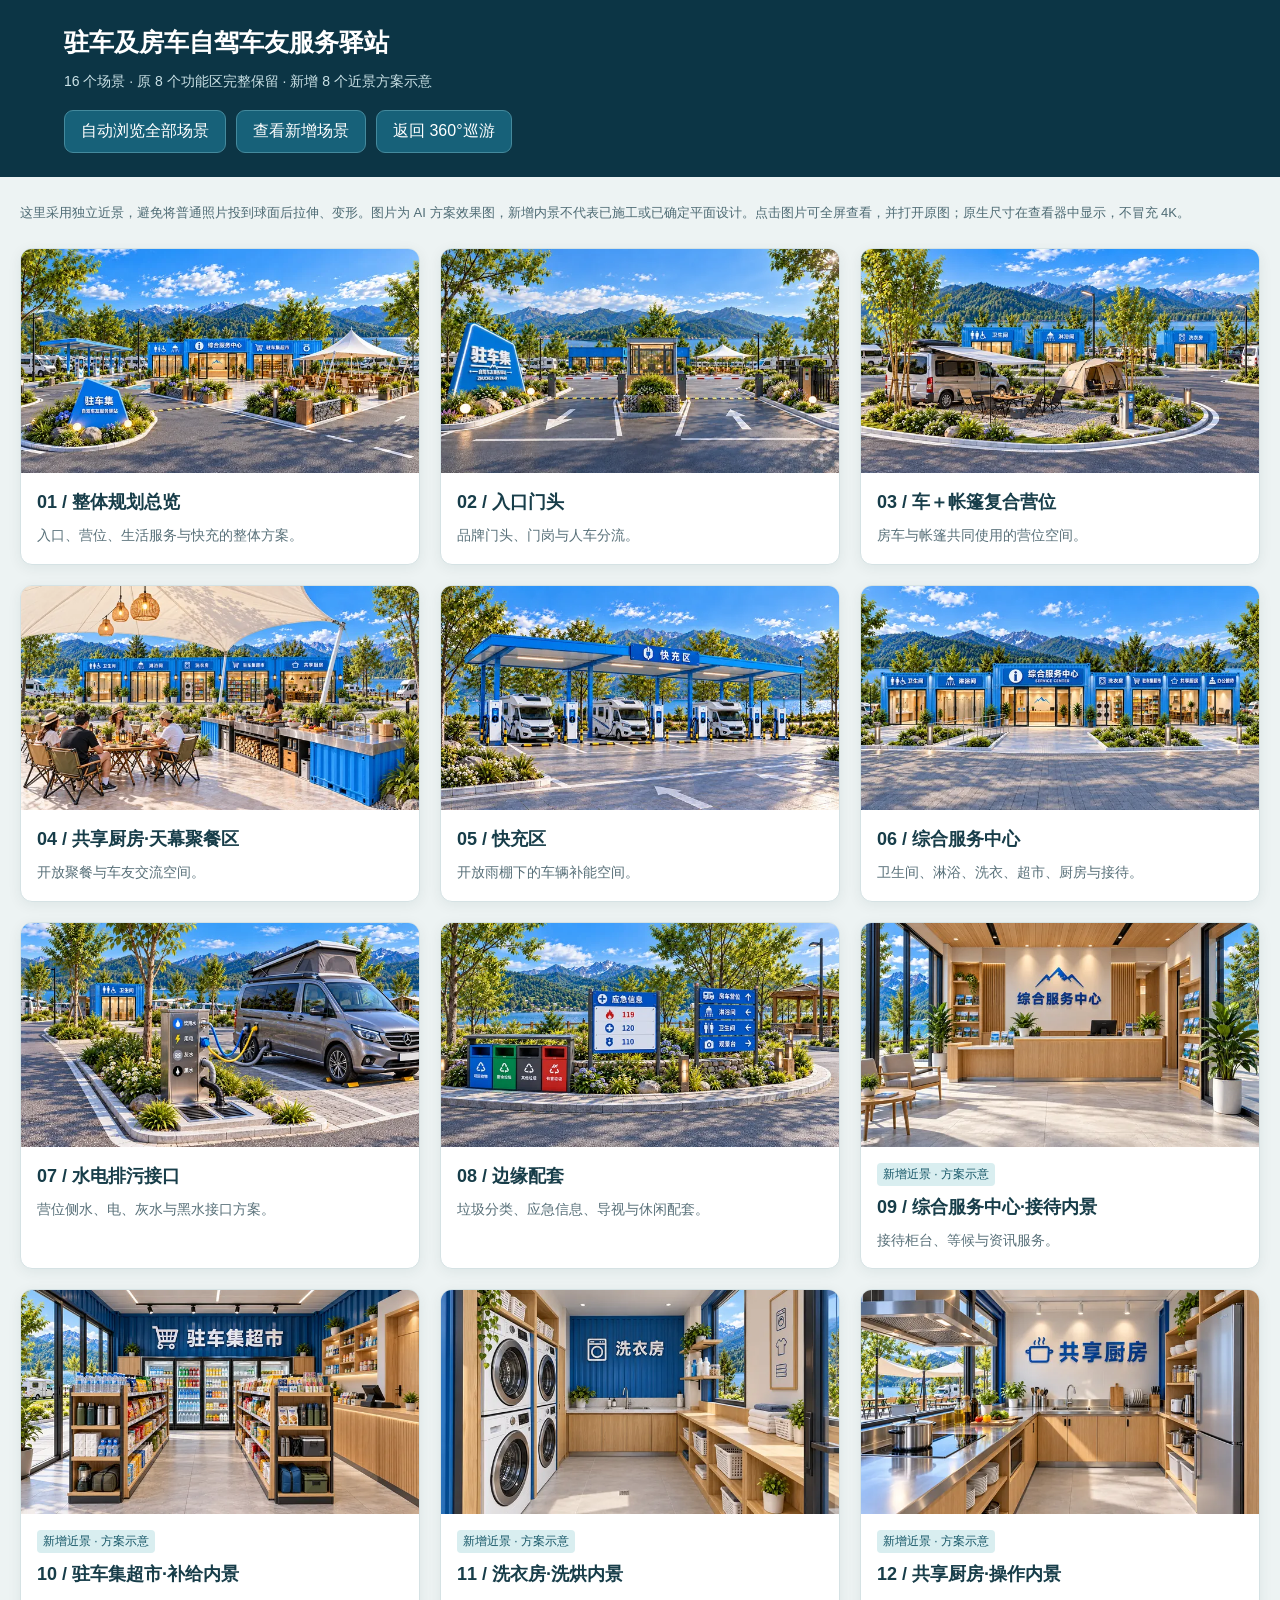
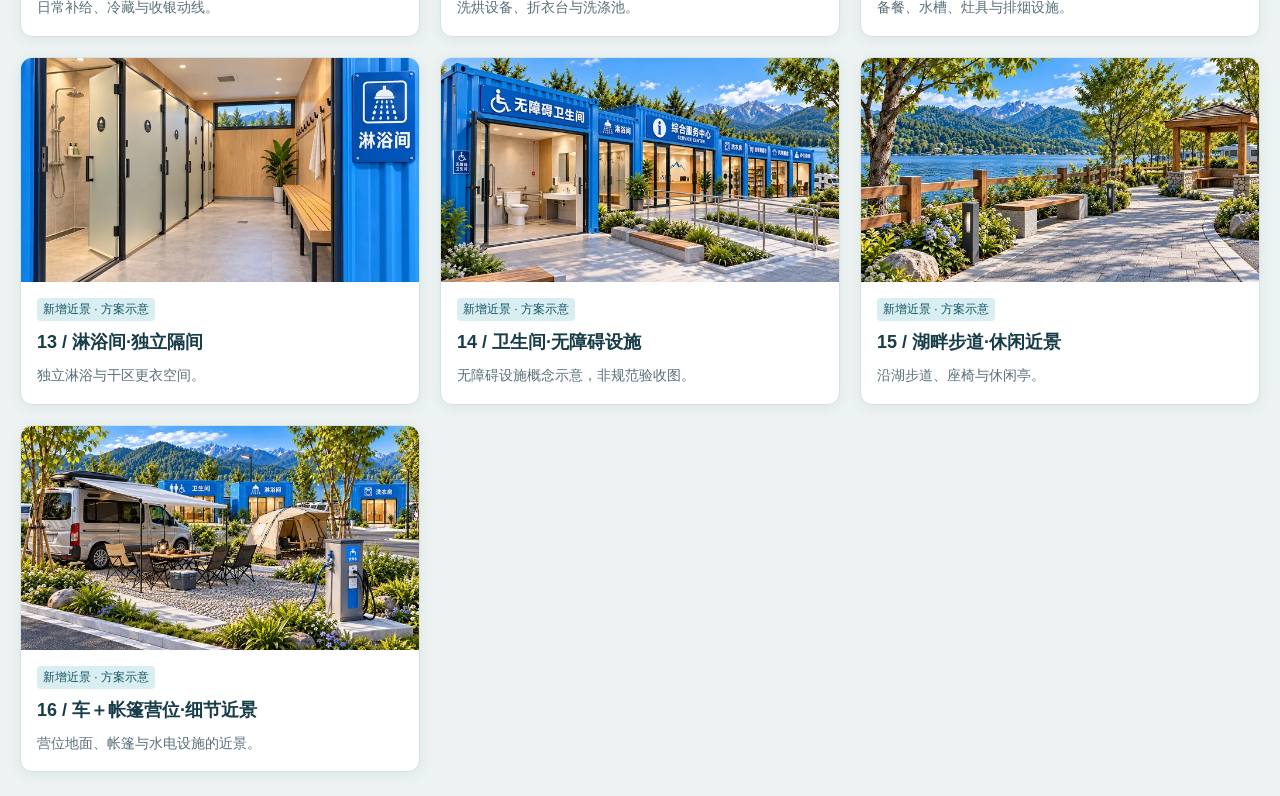
==== expanded_scenes/index.html @ d900189d "Update approved physical-sign presentation and fast tour" ====
<!doctype html><html lang="zh-CN"><head><meta charset="utf-8"><meta name="viewport" content="width=device-width,initial-scale=1,viewport-fit=cover"><title>驻车及房车自驾车友服务驿站｜16场景方案展示</title><style>
*{box-sizing:border-box}body{margin:0;background:#edf3f3;color:#173d49;font-family:"Microsoft YaHei","PingFang SC",sans-serif}header{background:#0c3545;color:white;padding:24px max(16px,5vw)}h1{font-size:25px;margin:0 0 10px;line-height:1.45}header p{margin:0;color:#cbe2e7;font-size:14px;line-height:1.7}nav{display:flex;gap:10px;flex-wrap:wrap;margin-top:16px}button,a.action{font:inherit;cursor:pointer;border:1px solid #24738b;border-radius:9px;padding:10px 16px;color:#133e4d;background:#fff;text-decoration:none}header button,header a{background:#176179!important;color:white!important;border-color:#448a9d!important}main{max-width:1660px;margin:auto;padding:24px 20px}.grid{display:grid;grid-template-columns:repeat(3,minmax(0,1fr));gap:20px}.card{margin:0;background:white;border-radius:12px;overflow:hidden;box-shadow:0 3px 14px #14323d12;border:1px solid #d5e2e4}.card button{border:0;padding:0;display:block;width:100%;border-radius:0}.card img{display:block;width:100%;aspect-ratio:16/9;object-fit:contain;background:#dce7e8}.copy{padding:16px}.copy h2{font-size:18px;line-height:1.5;margin:0 0 8px}.copy p{font-size:14px;line-height:1.7;margin:0;color:#587079}.badge{font-size:12px;display:inline-block;border-radius:4px;background:#d9eef0;color:#165667;padding:3px 6px;margin-bottom:8px}.note{font-size:13px;line-height:1.8;margin:0 0 24px;color:#4e6b74}.viewer{position:fixed;inset:0;z-index:20;background:#071a23;display:flex;flex-direction:column;color:white}.viewer[hidden]{display:none}.viewer-head{padding:12px 18px;display:flex;justify-content:space-between;gap:10px;align-items:center;background:#102e3a}.viewer h2{font-size:19px;margin:0}.viewer-body{flex:1;min-height:0;display:grid;place-items:center;position:relative}.viewer img{max-width:100%;max-height:100%;width:auto;height:auto;object-fit:contain}.viewer-foot{padding:12px 18px calc(12px + env(safe-area-inset-bottom));display:flex;gap:8px;align-items:center;justify-content:center;flex-wrap:wrap}.viewer-info{margin:0;padding:6px 16px;text-align:center;font-size:13px;color:#c2d7df}.status{position:absolute;background:#153846e8;padding:12px;border-radius:8px;pointer-events:none}.status:empty{display:none}.original{color:#cae8f2;font-size:13px;margin-left:8px}button:focus-visible,a:focus-visible{outline:3px solid #05cbe3;outline-offset:3px}@media(max-width:1000px){.grid{grid-template-columns:repeat(2,minmax(0,1fr))}}@media(max-width:600px){h1{font-size:20px}header{padding:20px 14px}main{padding:18px 10px}.grid{grid-template-columns:1fr;gap:14px}.viewer-head{padding:10px}.viewer h2{font-size:15px}.viewer-foot button{padding:10px;font-size:13px}.copy h2{font-size:17px}}
</style></head><body><header><h1>驻车及房车自驾车友服务驿站</h1><p>16 个场景 · 原 8 个功能区完整保留 · 新增 8 个近景方案示意</p><nav><button id="start">自动浏览全部场景</button><button id="extras">查看新增场景</button><a class="action" href="../index.html?auto=1">返回 360°巡游</a></nav></header><main><p class="note">这里采用独立近景，避免将普通照片投到球面后拉伸、变形。图片为 AI 方案效果图，新增内景不代表已施工或已确定平面设计。点击图片可全屏查看，并打开原图；原生尺寸在查看器中显示，不冒充 4K。</p><div class="grid" id="grid"></div></main><section class="viewer" hidden aria-label="场景查看器"><div class="viewer-head"><h2 id="title"></h2><button id="close" aria-label="关闭查看器">关闭 ×</button></div><div class="viewer-body"><img id="large" alt=""><div id="status" class="status" role="status"></div></div><p class="viewer-info" id="info"></p><div class="viewer-foot"><button id="prev">上一场景</button><button id="auto">自动浏览</button><button id="next">下一场景</button><button id="full">全屏</button><a id="original" class="original" target="_blank" rel="noopener">查看原图</a></div></section><script>
const scenes=[{"slug":"overview","name":"整体规划总览","info":"入口、营位、生活服务与快充的整体方案。","src":"assets/overview-f2de096b9b.webp","thumb":"assets/overview-f2de096b9b-preview.webp","width":1672,"height":941,"new":false},{"slug":"entrance","name":"入口门头","info":"品牌门头、门岗与人车分流。","src":"assets/entrance-bd405f4ecd.webp","thumb":"assets/entrance-bd405f4ecd-preview.webp","width":1672,"height":941,"new":false},{"slug":"parking","name":"车＋帐篷复合营位","info":"房车与帐篷共同使用的营位空间。","src":"assets/parking-ddea9b69b1.webp","thumb":"assets/parking-ddea9b69b1-preview.webp","width":1672,"height":941,"new":false},{"slug":"kitchen","name":"共享厨房·天幕聚餐区","info":"开放聚餐与车友交流空间。","src":"assets/kitchen-f4c6c044fb.webp","thumb":"assets/kitchen-f4c6c044fb-preview.webp","width":1672,"height":941,"new":false},{"slug":"charging","name":"快充区","info":"开放雨棚下的车辆补能空间。","src":"assets/charging-dedf432f72.webp","thumb":"assets/charging-dedf432f72-preview.webp","width":1672,"height":941,"new":false},{"slug":"service","name":"综合服务中心","info":"卫生间、淋浴、洗衣、超市、厨房与接待。","src":"assets/service-3f67e82ff7.webp","thumb":"assets/service-3f67e82ff7-preview.webp","width":1672,"height":941,"new":false},{"slug":"hookups","name":"水电排污接口","info":"营位侧水、电、灰水与黑水接口方案。","src":"assets/hookups-ea7528c58a.webp","thumb":"assets/hookups-ea7528c58a-preview.webp","width":1672,"height":941,"new":false},{"slug":"edge","name":"边缘配套","info":"垃圾分类、应急信息、导视与休闲配套。","src":"assets/edge-583a36558a.webp","thumb":"assets/edge-583a36558a-preview.webp","width":1672,"height":941,"new":false},{"slug":"reception_interior","name":"综合服务中心·接待内景","info":"接待柜台、等候与资讯服务。","src":"assets/reception_interior-0f27e79b54.webp","thumb":"assets/reception_interior-0f27e79b54-preview.webp","width":1672,"height":941,"new":true},{"slug":"market_interior","name":"驻车集超市·补给内景","info":"日常补给、冷藏与收银动线。","src":"assets/market_interior-9106604d98.webp","thumb":"assets/market_interior-9106604d98-preview.webp","width":1672,"height":941,"new":true},{"slug":"laundry_interior","name":"洗衣房·洗烘内景","info":"洗烘设备、折衣台与洗涤池。","src":"assets/laundry_interior-05ba1969c9.webp","thumb":"assets/laundry_interior-05ba1969c9-preview.webp","width":1672,"height":941,"new":true},{"slug":"kitchen_interior","name":"共享厨房·操作内景","info":"备餐、水槽、灶具与排烟设施。","src":"assets/kitchen_interior-379492d63e.webp","thumb":"assets/kitchen_interior-379492d63e-preview.webp","width":1672,"height":941,"new":true},{"slug":"shower_interior","name":"淋浴间·独立隔间","info":"独立淋浴与干区更衣空间。","src":"assets/shower_interior-1801816bce.webp","thumb":"assets/shower_interior-1801816bce-preview.webp","width":1672,"height":941,"new":true},{"slug":"accessible_interior","name":"卫生间·无障碍设施","info":"无障碍设施概念示意，非规范验收图。","src":"assets/accessible_interior-e57461aeaa.webp","thumb":"assets/accessible_interior-e57461aeaa-preview.webp","width":1672,"height":941,"new":true},{"slug":"lakeside_walk","name":"湖畔步道·休闲近景","info":"沿湖步道、座椅与休闲亭。","src":"assets/lakeside_walk-d716f4975a.webp","thumb":"assets/lakeside_walk-d716f4975a-preview.webp","width":1672,"height":941,"new":true},{"slug":"camp_pad_detail","name":"车＋帐篷营位·细节近景","info":"营位地面、帐篷与水电设施的近景。","src":"assets/camp_pad_detail-cc2313819f.webp","thumb":"assets/camp_pad_detail-cc2313819f-preview.webp","width":1672,"height":941,"new":true}];const $=s=>document.querySelector(s),viewer=$('.viewer'),image=$('#large');let index=0,auto=false,timer=null,token=0,loaded=false,lastFocus=null;
scenes.forEach((s,i)=>{const card=document.createElement('article');card.className='card';card.id='scene-'+i;const b=document.createElement('button');b.setAttribute('aria-label','查看 '+s.name);const im=document.createElement('img');im.src=s.thumb;im.alt=s.name;im.loading=i<3?'eager':'lazy';im.decoding='async';b.append(im);b.onclick=()=>open(i);const copy=document.createElement('div');copy.className='copy';if(s.new){const badge=document.createElement('span');badge.className='badge';badge.textContent='新增近景 · 方案示意';copy.append(badge);}const h=document.createElement('h2');h.textContent=(i+1).toString().padStart(2,'0')+' / '+s.name;const p=document.createElement('p');p.textContent=s.info;copy.append(h,p);card.append(b,copy);$('#grid').append(card);});
function schedule(){clearTimeout(timer);if(auto&&loaded&&!viewer.hidden)timer=setTimeout(()=>show((index+1)%scenes.length),6500);}
function setAuto(value){auto=value;$('#auto').textContent=auto?'暂停浏览':'自动浏览';schedule();}
function show(i){index=(i+scenes.length)%scenes.length;const s=scenes[index],id=++token;loaded=false;clearTimeout(timer);$('#title').textContent=`${index+1} / ${scenes.length} · ${s.name}`;$('#info').textContent=s.info+` · 原生 ${s.width}×${s.height}`;$('#original').href=s.src;$('#status').textContent='正在加载近景…';image.alt=s.name;image.src=s.thumb;const high=new Image();high.onload=()=>{if(id!==token)return;image.src=s.src;loaded=true;$('#status').textContent='';schedule();};high.onerror=()=>{if(id!==token)return;$('#status').textContent='原图加载失败，保留预览；可切换后重试';loaded=true;schedule();};high.src=s.src;}
function open(i){lastFocus=document.activeElement;viewer.hidden=false;document.body.style.overflow='hidden';show(i);$('#close').focus();}
function close(){++token;setAuto(false);if(document.fullscreenElement===viewer)document.exitFullscreen?.();viewer.hidden=true;document.body.style.overflow='';lastFocus?.focus();}
$('#close').onclick=close;$('#prev').onclick=()=>show(index-1);$('#next').onclick=()=>show(index+1);$('#auto').onclick=()=>setAuto(!auto);$('#start').onclick=()=>{open(0);setAuto(true)};$('#extras').onclick=()=>$('#scene-8').scrollIntoView({behavior:'smooth',block:'start'});$('#full').onclick=()=>viewer.requestFullscreen?.();
document.addEventListener('keydown',e=>{if(viewer.hidden)return;if(e.key==='Escape')close();if(e.key==='ArrowRight')show(index+1);if(e.key==='ArrowLeft')show(index-1);if(e.key==='Tab'){const focusable=[...viewer.querySelectorAll('button,a')];if(e.shiftKey&&document.activeElement===focusable[0]){e.preventDefault();focusable.at(-1).focus();}else if(!e.shiftKey&&document.activeElement===focusable.at(-1)){e.preventDefault();focusable[0].focus();}}});
if(location.protocol==='file:')document.querySelector('a.action').href='../clean_light_panos/'+encodeURIComponent('灯光清理360离线试版.html');
let touchX=null;image.addEventListener('touchstart',e=>touchX=e.touches[0].clientX,{passive:true});image.addEventListener('touchend',e=>{if(touchX===null)return;const delta=e.changedTouches[0].clientX-touchX;if(Math.abs(delta)>60)show(index+(delta<0?1:-1));touchX=null;},{passive:true});document.addEventListener('visibilitychange',()=>{if(document.hidden)clearTimeout(timer);else schedule();});
</script></body></html>
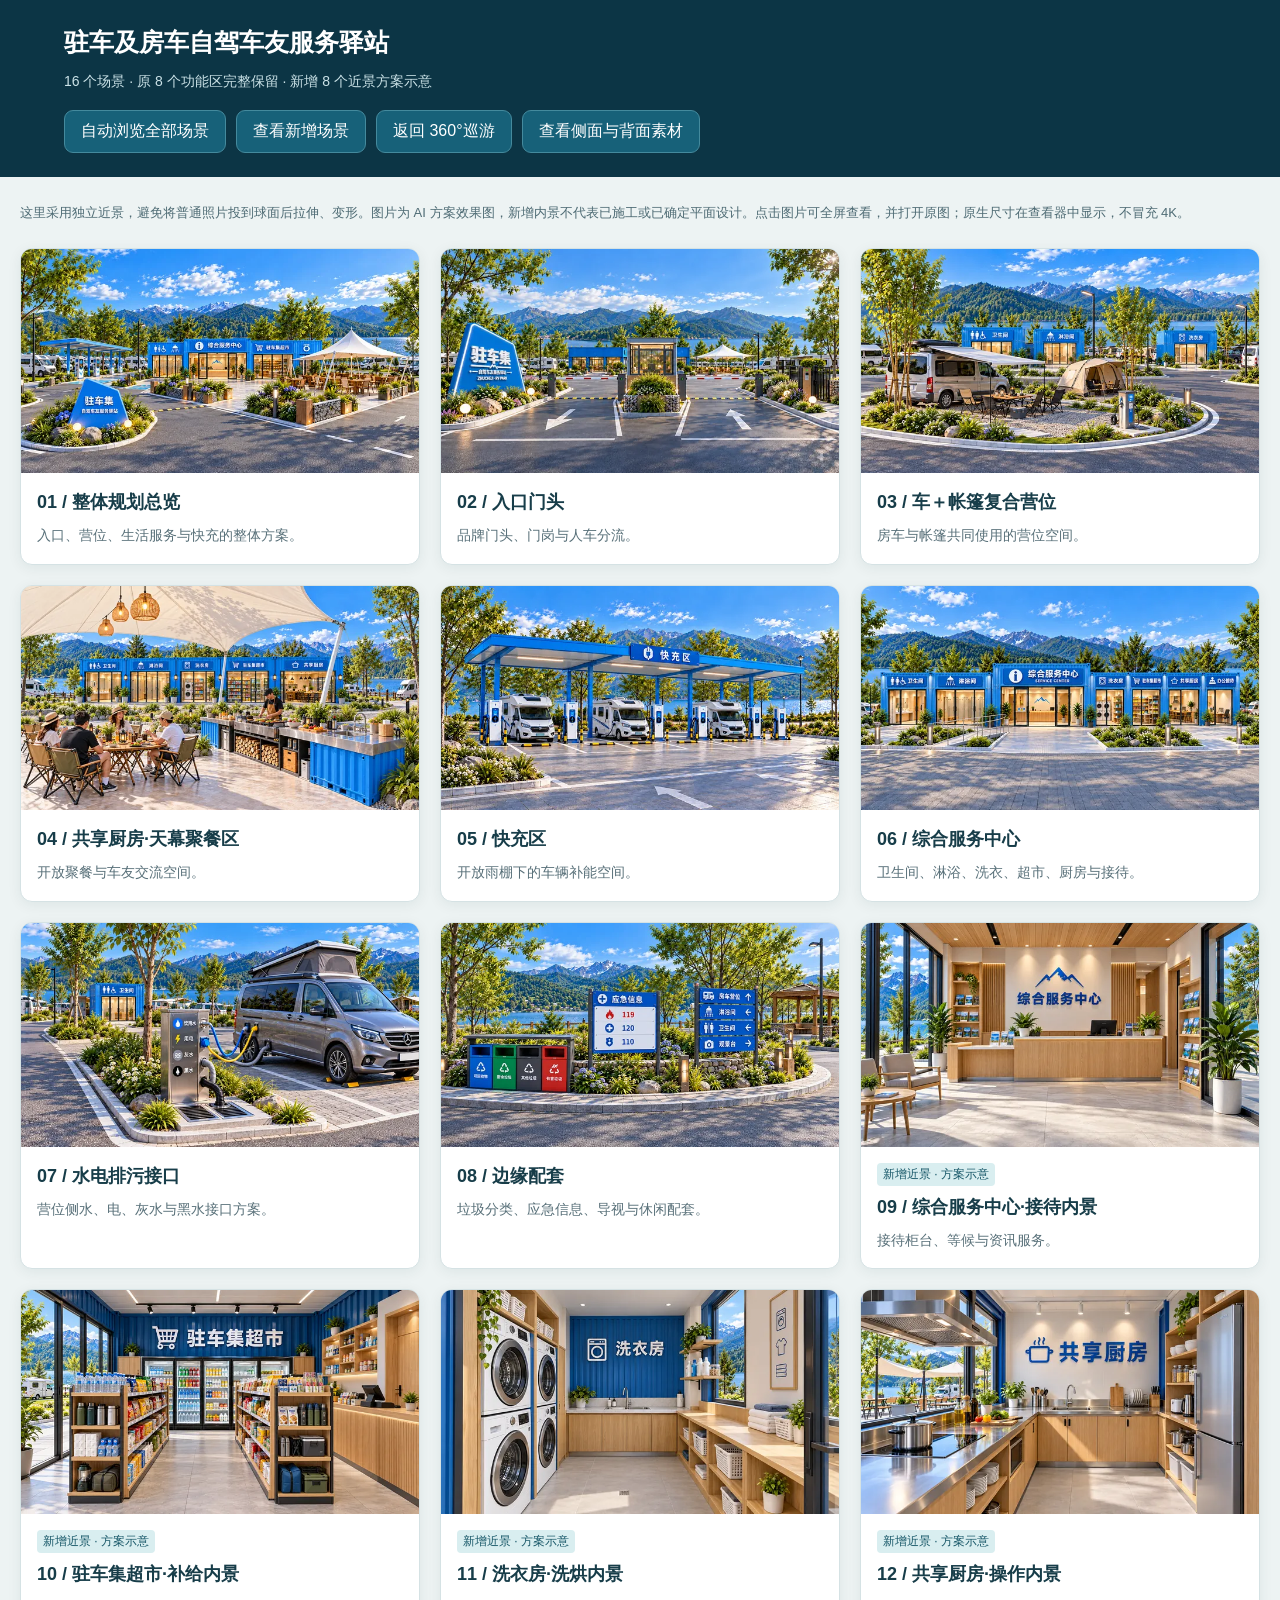
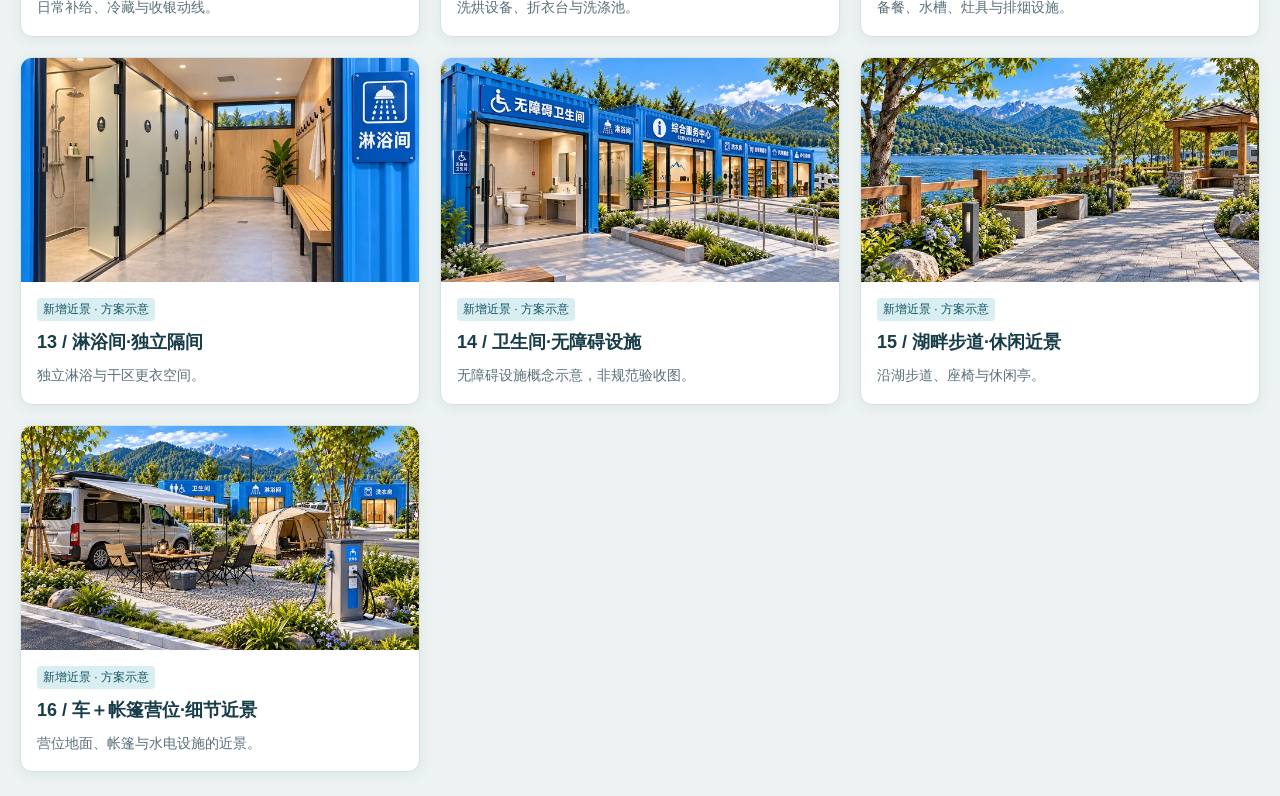
==== commit 58662006: "Update approved physical-sign presentation and fast tour" ====
--- a/expanded_scenes/index.html
+++ b/expanded_scenes/index.html
@@ -11,5 +11,6 @@
 $('#close').onclick=close;$('#prev').onclick=()=>show(index-1);$('#next').onclick=()=>show(index+1);$('#auto').onclick=()=>setAuto(!auto);$('#start').onclick=()=>{open(0);setAuto(true)};$('#extras').onclick=()=>$('#scene-8').scrollIntoView({behavior:'smooth',block:'start'});$('#full').onclick=()=>viewer.requestFullscreen?.();
 document.addEventListener('keydown',e=>{if(viewer.hidden)return;if(e.key==='Escape')close();if(e.key==='ArrowRight')show(index+1);if(e.key==='ArrowLeft')show(index-1);if(e.key==='Tab'){const focusable=[...viewer.querySelectorAll('button,a')];if(e.shiftKey&&document.activeElement===focusable[0]){e.preventDefault();focusable.at(-1).focus();}else if(!e.shiftKey&&document.activeElement===focusable.at(-1)){e.preventDefault();focusable[0].focus();}}});
 if(location.protocol==='file:')document.querySelector('a.action').href='../clean_light_panos/'+encodeURIComponent('灯光清理360离线试版.html');
+const directionalLink=document.createElement('a');directionalLink.className='action';directionalLink.textContent='查看侧面与背面素材';directionalLink.href='../directional_views/index.html?v=20261009-directions';document.querySelector('header nav').append(directionalLink);
 let touchX=null;image.addEventListener('touchstart',e=>touchX=e.touches[0].clientX,{passive:true});image.addEventListener('touchend',e=>{if(touchX===null)return;const delta=e.changedTouches[0].clientX-touchX;if(Math.abs(delta)>60)show(index+(delta<0?1:-1));touchX=null;},{passive:true});document.addEventListener('visibilitychange',()=>{if(document.hidden)clearTimeout(timer);else schedule();});
 </script></body></html>
